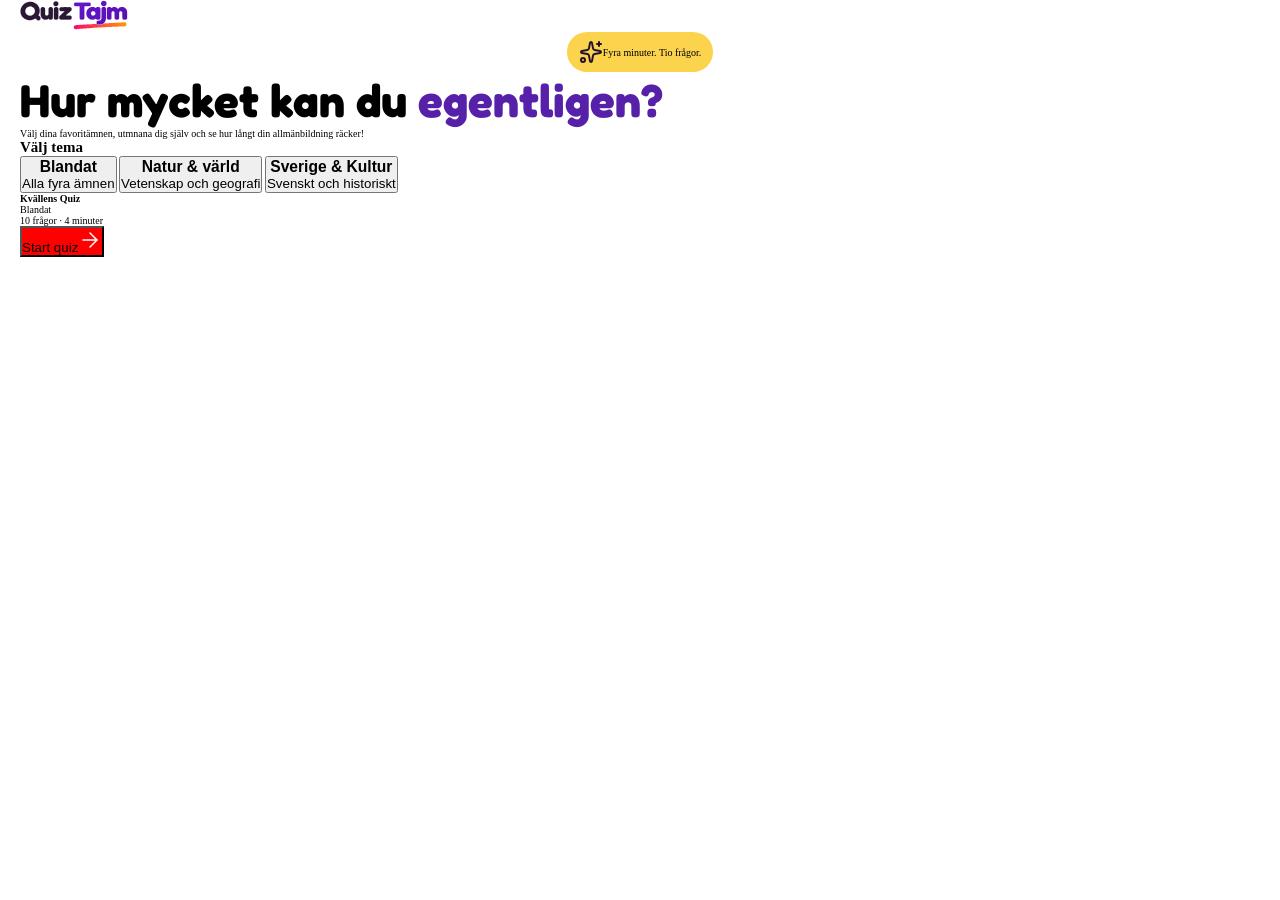
==== pages/index.html @ ba5a215a "Added root css to base.css" ====
<!DOCTYPE html>
<html lang="en">
  <head>
    <meta charset="UTF-8" />
    <meta name="viewport" content="width=device-width, initial-scale=1.0" />
    <title>Quiz Tajm Landningssida</title>
    <link rel="stylesheet" href="/css/base.css" />
    <link rel="stylesheet" href="/css/startscreen.css" />
    <script src="../js/main.js" defer></script>
  </head>
  <body>
    <!-- Header -->
    <header>
      <div class="logo">
        <img src="/img/logo.svg" alt="Quiz Tajm" />
      </div>
    </header>
    <main>
      <!-- Pill -->
      <div class="pill">
        <img src="/img/sparkles.svg" alt="" />
        <span>Fyra minuter. Tio frågor.</span>
      </div>
      <!-- Textarea -->
      <div>
        <h1>Hur mycket kan du <span class="primarycolor">egentligen?</span></h1>
        <p>
          Välj dina favoritämnen, utmnana dig själv och se hur långt din
          allmänbildning räcker!
        </p>
      </div>
      <!-- Välj tema -->
      <div>
        <h2>Välj tema</h2>
        <button>
          <h3>Blandat</h3>
          <p>Alla fyra ämnen</p>
        </button>
        <button>
          <h3>Natur & värld</h3>
          <p>Vetenskap och geografi</p>
        </button>
        <button>
          <h3>Sverige & Kultur</h3>
          <p>Svenskt och historiskt</p>
        </button>
      </div>
      <!-- Info-box -->
      <div>
        <div>
          <h4>Kvällens Quiz</h4>
          <p>Blandat</p>
        </div>
        <div><span>10 frågor · 4 minuter</span></div>
      </div>
      <!-- CTA button -->
      <button style="background-color: red">
        <span>Start quiz</span><img src="/img/arrow-right-2.svg" alt="" />
      </button>
    </main>
  </body>
</html>
---- css/base.css ----
:root {
  /* Färger */
  --color-primary: #5620a8;
  --color-secondary: #ffffff;

  --color-bg: #f5f5f5;
  --color-surface: #ffffff;
  --color-text: #241432;
  --color-text-muted: #655a70;
  --color-heading: #5620a8;
  --color-border: #dddddd;

  /* Typography */
  --font-family: "Fredoka", sans-serif;
  --font-body: "DM Sans", sans-serif;

  /* Font sizes */
  --font-size-h1: 3.2rem;
  --font-size-h2: 2.4rem;
  --font-size-p-xl: 1.6rem;
  --font-size-p-sm: 1.2rem;

  /* Spacing */
  --spacing-sm: 0.8rem;
  --spacing-md: 1.6rem;
  --spacing-lg: 2.4rem;
  --spacing-xl: 3.2rem;

  /* Border radius */
  --radius-sm: 0.8rem;
  --radius-md: 1.6rem;
  --radius-full: 9999px;
}
---- css/startscreen.css ----
@import url("https://fonts.googleapis.com/css2?family=Fredoka:wght@400;500;600;700&display=swap");
@import url("https://fonts.googleapis.com/css2?family=DM+Sans:wght@400;500;600;700&display=swap");

* {
  margin: 0rem;
  padding: 0rem;
  box-sizing: border-box;
}

html {
  font-size: 62.5%;
}

body {
  margin: 0rem 2rem;
  color: var(--font-body);
}

header {
}

.logo img {
  height: 3rem;
  width: auto;
}

.pill {
  display: flex;
  justify-content: center;
  align-items: center;
  width: fit-content;
  margin-inline: auto;
  padding: 0.8rem 1.2rem;
  border-radius: 99999999rem;
  background-color: #fcd34d;
}

h1 {
  font-family: var(--font-family);
  font-size: 4.6rem;
}

.primarycolor {
  color: var(--color-primary);
}
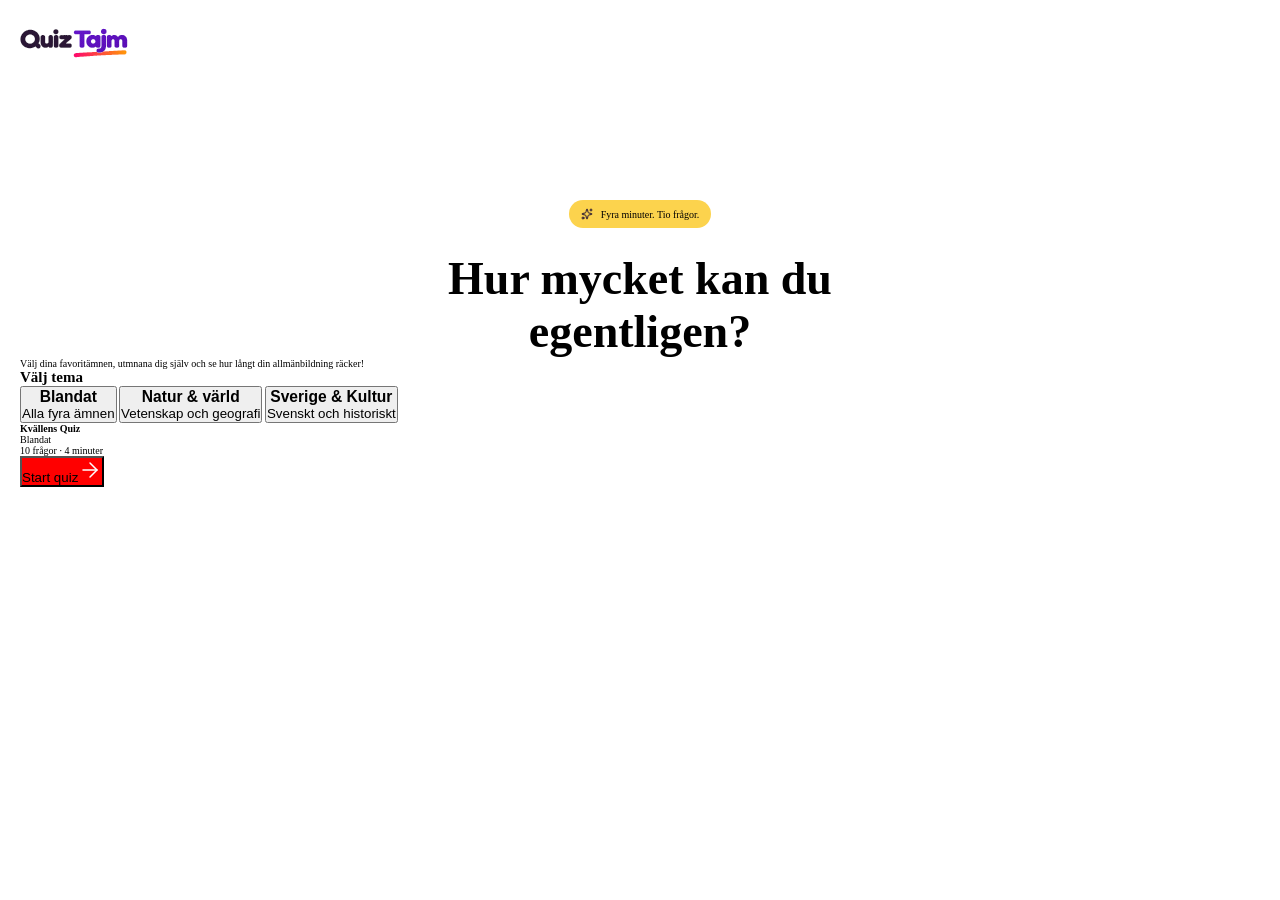
==== commit c42f872c: "Continued with HTML CSS on landingpage" ====
--- a/pages/index.html
+++ b/pages/index.html
@@ -23,7 +23,11 @@
       </div>
       <!-- Textarea -->
       <div>
-        <h1>Hur mycket kan du <span class="primarycolor">egentligen?</span></h1>
+        <div>
+          <h1 class="header">
+            Hur mycket kan du <span class="primarycolor">egentligen?</span>
+          </h1>
+        </div>
         <p>
           Välj dina favoritämnen, utmnana dig själv och se hur långt din
           allmänbildning räcker!
--- a/css/startscreen.css
+++ b/css/startscreen.css
@@ -17,6 +17,7 @@
 }
 
 header {
+  margin-top: 2.8rem;
 }
 
 .logo img {
@@ -33,11 +34,33 @@
   padding: 0.8rem 1.2rem;
   border-radius: 99999999rem;
   background-color: #fcd34d;
+  gap: 0.8rem;
+  margin-top: 14rem;
+}
+
+.pill span {
+  font-size: var(--font-size-p-xl);
+}
+
+.pill img {
+  height: 1.2rem;
+  width: 1.2rem;
+}
+
+.header {
+  display: flex;
+  flex-direction: column;
 }
 
 h1 {
+  display: flex;
+  align-items: center;
   font-family: var(--font-family);
   font-size: 4.6rem;
+  padding-top: 2.4rem;
+}
+
+h1 span {
 }
 
 .primarycolor {
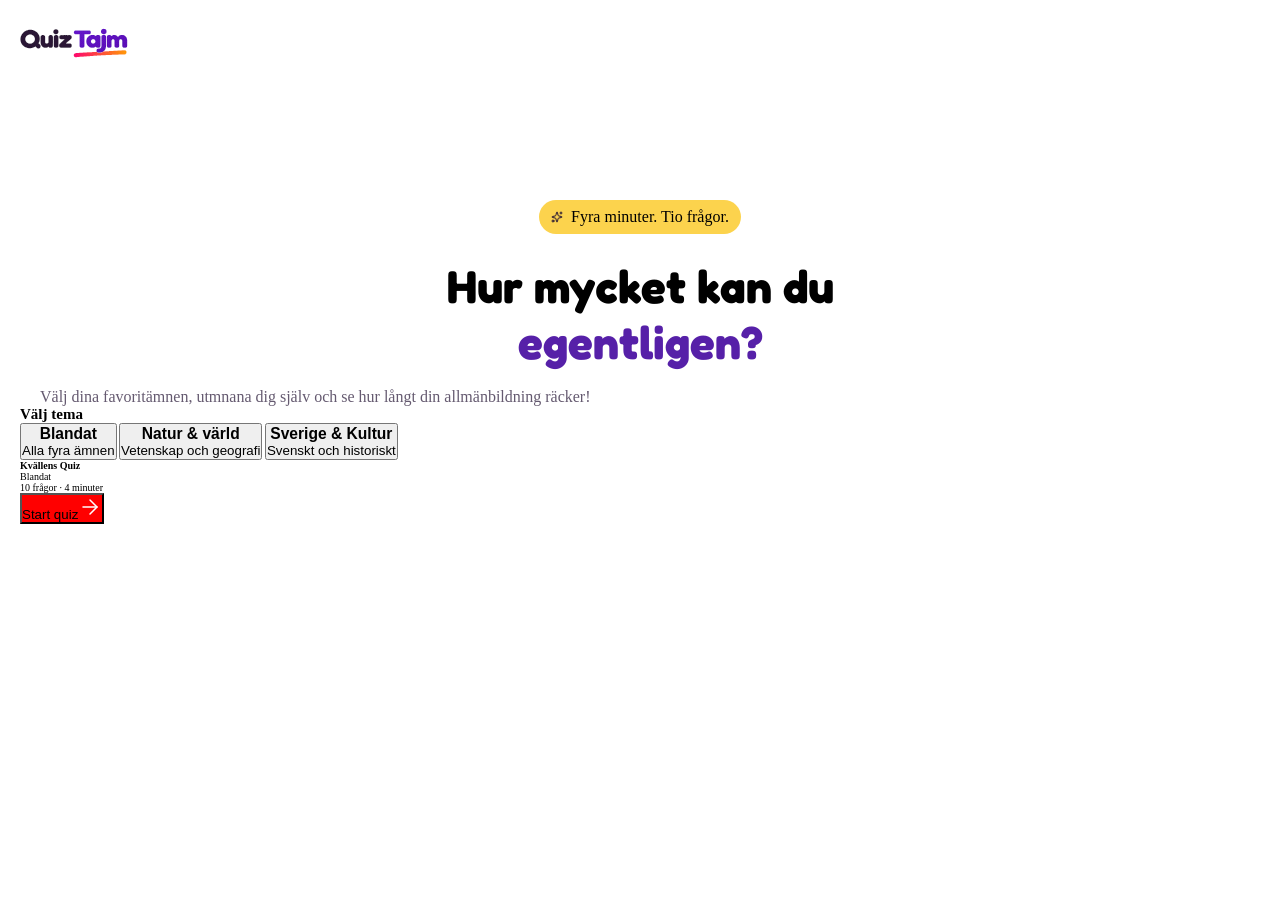
==== commit 4026abd8: "Working on HTML" ====
--- a/pages/index.html
+++ b/pages/index.html
@@ -28,7 +28,7 @@
             Hur mycket kan du <span class="primarycolor">egentligen?</span>
           </h1>
         </div>
-        <p>
+        <p class="body-startscreen">
           Välj dina favoritämnen, utmnana dig själv och se hur långt din
           allmänbildning räcker!
         </p>
--- a/css/base.css
+++ b/css/base.css
@@ -0,0 +1,33 @@
+:root {
+  /* Färger */
+  --color-primary: #5620a8;
+  --color-secondary: #ffffff;
+
+  --color-bg: #f5f5f5;
+  --color-surface: #ffffff;
+  --color-text: #241432;
+  --color-text-muted: #655a70;
+  --color-heading: #5620a8;
+  --color-border: #dddddd;
+
+  /* Typography */
+  --font-family: "Fredoka", sans-serif;
+  --font-body: "DM Sans", sans-serif;
+
+  /* Font sizes */
+  --font-size-h1: 3.2rem;
+  --font-size-h2: 2.4rem;
+  --font-size-p-xl: 1.6rem;
+  --font-size-p-sm: 1.2rem;
+
+  /* Spacing */
+  --spacing-sm: 0.8rem;
+  --spacing-md: 1.6rem;
+  --spacing-lg: 2.4rem;
+  --spacing-xl: 3.2rem;
+
+  /* Border radius */
+  --radius-sm: 0.8rem;
+  --radius-md: 1.6rem;
+  --radius-full: 9999px;
+}
--- a/css/startscreen.css
+++ b/css/startscreen.css
@@ -47,6 +47,12 @@
   width: 1.2rem;
 }
 
+.body-startscreen {
+  padding: 1.8rem 2rem 0rem 2rem;
+  font-size: var(--font-size-p-xl);
+  color: var(--color-text-muted);
+}
+
 .header {
   display: flex;
   flex-direction: column;
@@ -60,9 +66,6 @@
   padding-top: 2.4rem;
 }
 
-h1 span {
-}
-
 .primarycolor {
   color: var(--color-primary);
 }
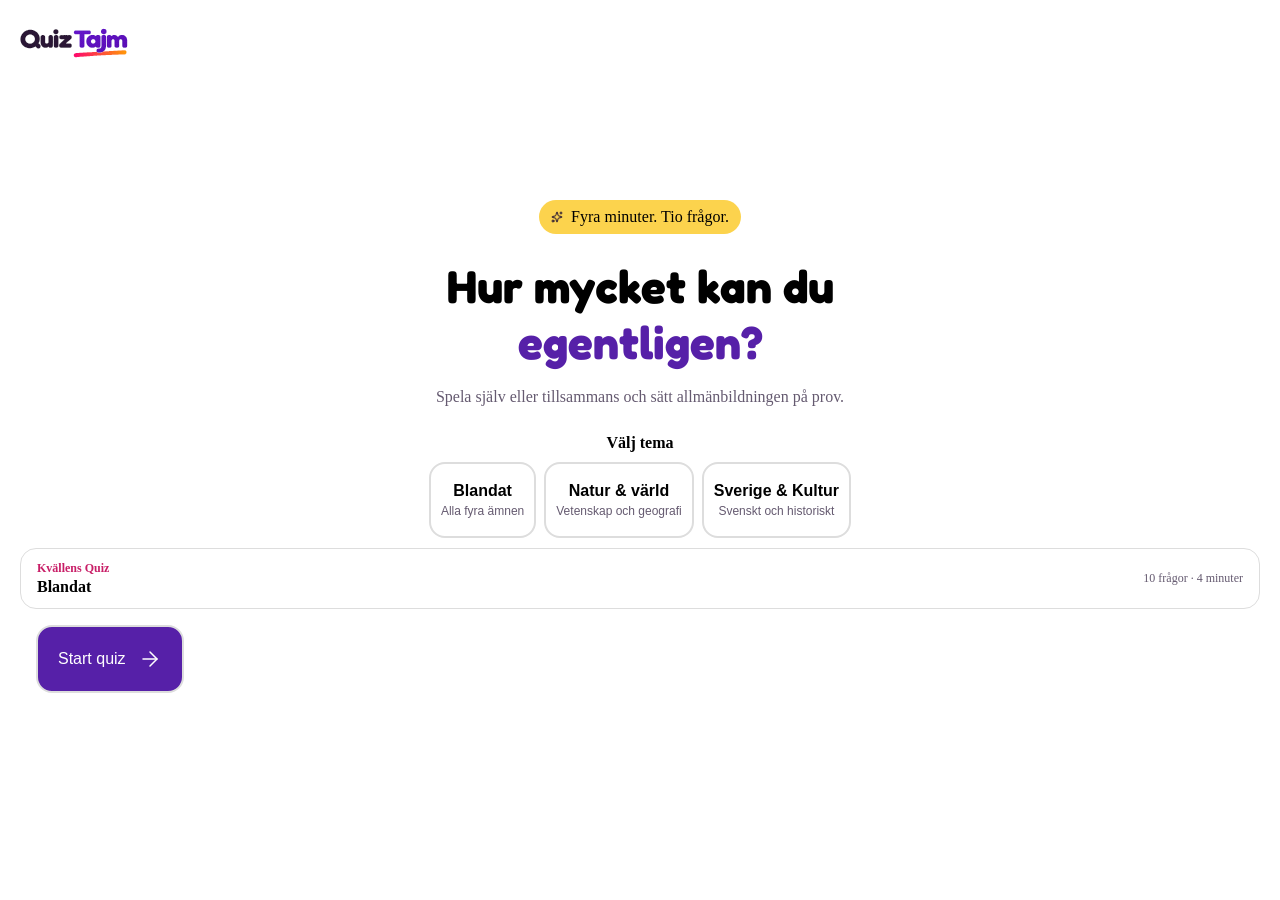
==== commit 6b1a8366: "Almost finished HTML startscreen" ====
--- a/pages/index.html
+++ b/pages/index.html
@@ -29,36 +29,37 @@
           </h1>
         </div>
         <p class="body-startscreen">
-          Välj dina favoritämnen, utmnana dig själv och se hur långt din
-          allmänbildning räcker!
+          Spela själv eller tillsammans och sätt allmänbildningen på prov.
         </p>
       </div>
       <!-- Välj tema -->
       <div>
         <h2>Välj tema</h2>
-        <button>
-          <h3>Blandat</h3>
-          <p>Alla fyra ämnen</p>
-        </button>
-        <button>
-          <h3>Natur & värld</h3>
-          <p>Vetenskap och geografi</p>
-        </button>
-        <button>
-          <h3>Sverige & Kultur</h3>
-          <p>Svenskt och historiskt</p>
-        </button>
+        <div class="toggle-buttons">
+          <button class="toggle-button">
+            <h3>Blandat</h3>
+            <p>Alla fyra ämnen</p>
+          </button>
+          <button class="toggle-button">
+            <h3>Natur & värld</h3>
+            <p>Vetenskap och geografi</p>
+          </button>
+          <button class="toggle-button">
+            <h3>Sverige & Kultur</h3>
+            <p>Svenskt och historiskt</p>
+          </button>
+        </div>
       </div>
       <!-- Info-box -->
-      <div>
-        <div>
+      <div class="info-box">
+        <div class="info-box-content-left">
           <h4>Kvällens Quiz</h4>
           <p>Blandat</p>
-        </div>
-        <div><span>10 frågor · 4 minuter</span></div>
+        </div class="info-box-content-right">
+        <div><span class="quiz-info-span">10 frågor · 4 minuter</span></div>
       </div>
       <!-- CTA button -->
-      <button style="background-color: red">
+      <button class="start-quiz-button">
         <span>Start quiz</span><img src="/img/arrow-right-2.svg" alt="" />
       </button>
     </main>
--- a/css/startscreen.css
+++ b/css/startscreen.css
@@ -51,6 +51,7 @@
   padding: 1.8rem 2rem 0rem 2rem;
   font-size: var(--font-size-p-xl);
   color: var(--color-text-muted);
+  text-align: center;
 }
 
 .header {
@@ -69,3 +70,91 @@
 .primarycolor {
   color: var(--color-primary);
 }
+
+h2 {
+  padding-top: 2.8rem;
+  text-align: center;
+  font-size: var(--font-size-p-xl);
+  font-weight: 700;
+}
+
+h3 {
+  font-size: var(--font-size-p-xl);
+}
+
+.toggle-buttons {
+  padding: 1rem 0rem;
+  display: flex;
+  justify-content: center;
+  gap: 0.8rem;
+}
+
+.toggle-button {
+  border: 2px solid var(--color-border);
+  border-width: 0.2rem;
+  padding: 1.8rem 1rem;
+  background-color: var(--color-surface);
+  border-radius: var(--radius-md);
+}
+
+.toggle-button button {
+}
+
+.toggle-button p {
+  padding-top: 0.4rem;
+  font-size: var(--font-size-p-sm);
+  color: var(--color-text-muted);
+}
+
+.info-box {
+  display: flex;
+  justify-content: space-between;
+  align-items: center;
+  border: 0.6px solid var(--color-border);
+  padding: 1.2rem 1.6rem;
+  border-radius: var(--radius-md);
+}
+
+.info-box-content-left {
+  display: flex;
+  flex-direction: column;
+  gap: 0.2rem;
+}
+
+.info-box-content-left h4 {
+  color: #c81e67;
+  font-size: var(--font-size-p-sm);
+}
+
+.info-box-content-left p {
+  font-size: var(--font-size-p-xl);
+  font-weight: 700;
+}
+
+.info-box-content-right {
+  display: flex;
+  flex-direction: column;
+}
+
+.quiz-info-span {
+  font-size: var(--font-size-p-sm);
+  color: var(--color-text-muted);
+}
+
+.start-quiz-button {
+  display: flex;
+  justify-content: center;
+  align-items: center;
+  margin: 1.6rem;
+  background-color: var(--color-primary);
+  padding: 2rem;
+  border: 2px solid var(--color-border);
+  border-radius: var(--radius-md);
+}
+
+.start-quiz-button span {
+  justify-content: center;
+  font-size: var(--font-size-p-xl);
+  color: var(--color-secondary);
+  padding-right: 1.2rem;
+}
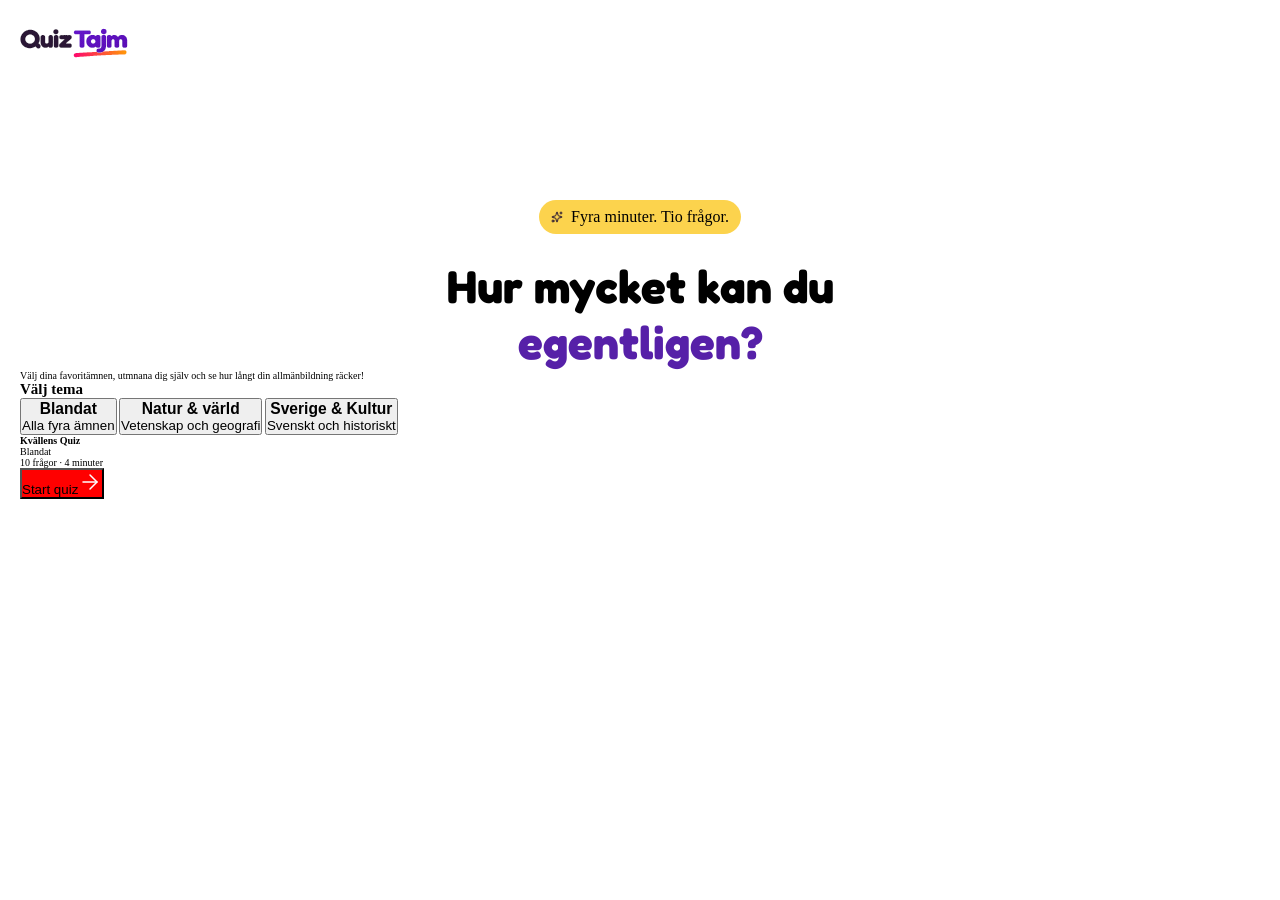
==== commit 0c4a76d1: "Merge remote-tracking branch 'origin/feature/timer' into feature/timer" ====
--- a/pages/index.html
+++ b/pages/index.html
@@ -28,38 +28,37 @@
             Hur mycket kan du <span class="primarycolor">egentligen?</span>
           </h1>
         </div>
-        <p class="body-startscreen">
-          Spela själv eller tillsammans och sätt allmänbildningen på prov.
+        <p>
+          Välj dina favoritämnen, utmnana dig själv och se hur långt din
+          allmänbildning räcker!
         </p>
       </div>
       <!-- Välj tema -->
       <div>
         <h2>Välj tema</h2>
-        <div class="toggle-buttons">
-          <button class="toggle-button">
-            <h3>Blandat</h3>
-            <p>Alla fyra ämnen</p>
-          </button>
-          <button class="toggle-button">
-            <h3>Natur & värld</h3>
-            <p>Vetenskap och geografi</p>
-          </button>
-          <button class="toggle-button">
-            <h3>Sverige & Kultur</h3>
-            <p>Svenskt och historiskt</p>
-          </button>
-        </div>
+        <button>
+          <h3>Blandat</h3>
+          <p>Alla fyra ämnen</p>
+        </button>
+        <button>
+          <h3>Natur & värld</h3>
+          <p>Vetenskap och geografi</p>
+        </button>
+        <button>
+          <h3>Sverige & Kultur</h3>
+          <p>Svenskt och historiskt</p>
+        </button>
       </div>
       <!-- Info-box -->
-      <div class="info-box">
-        <div class="info-box-content-left">
+      <div>
+        <div>
           <h4>Kvällens Quiz</h4>
           <p>Blandat</p>
-        </div class="info-box-content-right">
-        <div><span class="quiz-info-span">10 frågor · 4 minuter</span></div>
+        </div>
+        <div><span>10 frågor · 4 minuter</span></div>
       </div>
       <!-- CTA button -->
-      <button class="start-quiz-button">
+      <button style="background-color: red">
         <span>Start quiz</span><img src="/img/arrow-right-2.svg" alt="" />
       </button>
     </main>
--- a/css/startscreen.css
+++ b/css/startscreen.css
@@ -47,13 +47,6 @@
   width: 1.2rem;
 }
 
-.body-startscreen {
-  padding: 1.8rem 2rem 0rem 2rem;
-  font-size: var(--font-size-p-xl);
-  color: var(--color-text-muted);
-  text-align: center;
-}
-
 .header {
   display: flex;
   flex-direction: column;
@@ -67,94 +60,9 @@
   padding-top: 2.4rem;
 }
 
+h1 span {
+}
+
 .primarycolor {
   color: var(--color-primary);
 }
-
-h2 {
-  padding-top: 2.8rem;
-  text-align: center;
-  font-size: var(--font-size-p-xl);
-  font-weight: 700;
-}
-
-h3 {
-  font-size: var(--font-size-p-xl);
-}
-
-.toggle-buttons {
-  padding: 1rem 0rem;
-  display: flex;
-  justify-content: center;
-  gap: 0.8rem;
-}
-
-.toggle-button {
-  border: 2px solid var(--color-border);
-  border-width: 0.2rem;
-  padding: 1.8rem 1rem;
-  background-color: var(--color-surface);
-  border-radius: var(--radius-md);
-}
-
-.toggle-button button {
-}
-
-.toggle-button p {
-  padding-top: 0.4rem;
-  font-size: var(--font-size-p-sm);
-  color: var(--color-text-muted);
-}
-
-.info-box {
-  display: flex;
-  justify-content: space-between;
-  align-items: center;
-  border: 0.6px solid var(--color-border);
-  padding: 1.2rem 1.6rem;
-  border-radius: var(--radius-md);
-}
-
-.info-box-content-left {
-  display: flex;
-  flex-direction: column;
-  gap: 0.2rem;
-}
-
-.info-box-content-left h4 {
-  color: #c81e67;
-  font-size: var(--font-size-p-sm);
-}
-
-.info-box-content-left p {
-  font-size: var(--font-size-p-xl);
-  font-weight: 700;
-}
-
-.info-box-content-right {
-  display: flex;
-  flex-direction: column;
-}
-
-.quiz-info-span {
-  font-size: var(--font-size-p-sm);
-  color: var(--color-text-muted);
-}
-
-.start-quiz-button {
-  display: flex;
-  justify-content: center;
-  align-items: center;
-  margin: 1.6rem;
-  background-color: var(--color-primary);
-  padding: 2rem;
-  border: 2px solid var(--color-border);
-  border-radius: var(--radius-md);
-}
-
-.start-quiz-button span {
-  justify-content: center;
-  font-size: var(--font-size-p-xl);
-  color: var(--color-secondary);
-  padding-right: 1.2rem;
-}
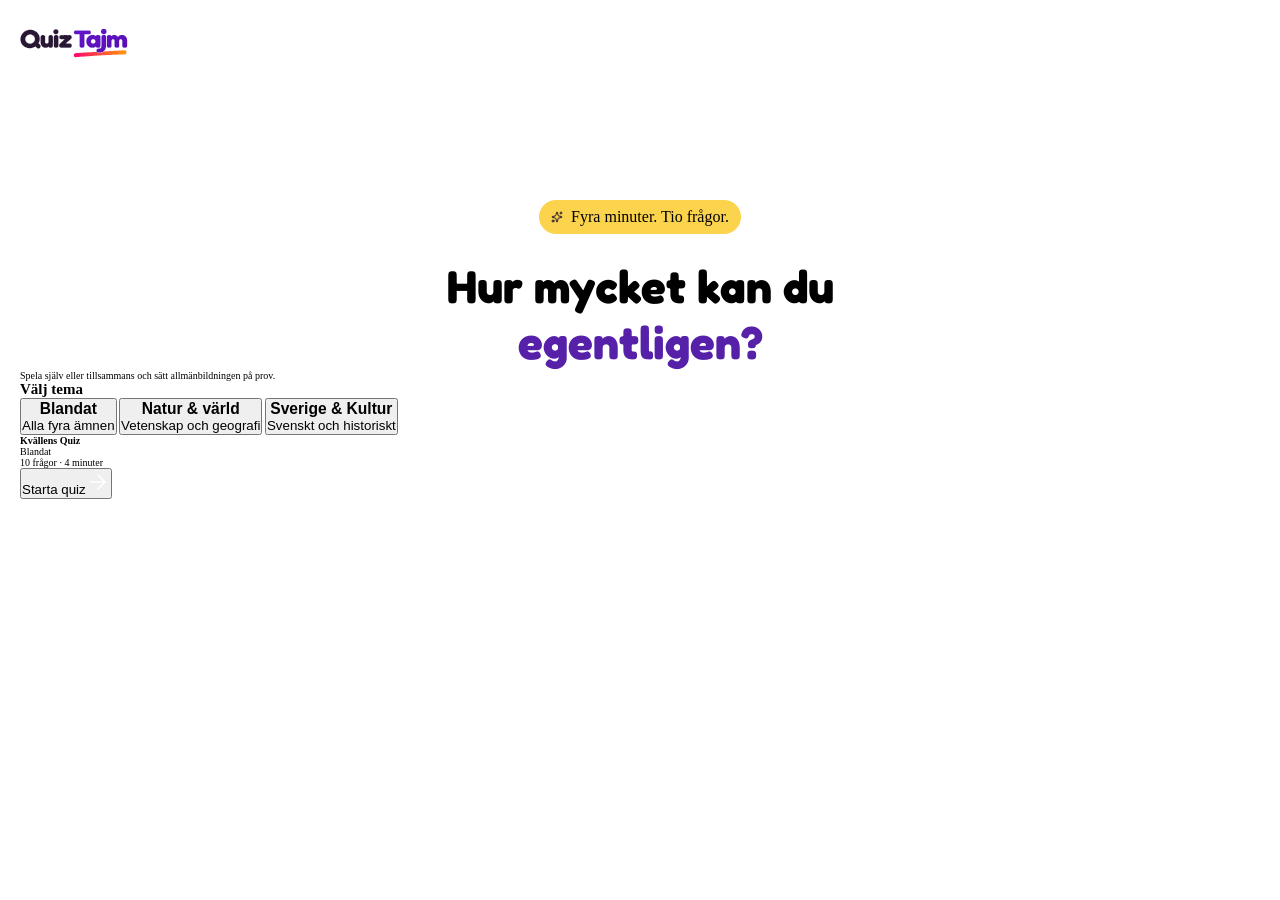
==== commit 532ece70: "JS for toggle buttons startscreen" ====
--- a/pages/index.html
+++ b/pages/index.html
@@ -6,7 +6,7 @@
     <title>Quiz Tajm Landningssida</title>
     <link rel="stylesheet" href="/css/base.css" />
     <link rel="stylesheet" href="/css/startscreen.css" />
-    <script src="../js/main.js" defer></script>
+    <script src="../js/startscreen.js" defer></script>
   </head>
   <body>
     <!-- Header -->
@@ -28,38 +28,45 @@
             Hur mycket kan du <span class="primarycolor">egentligen?</span>
           </h1>
         </div>
-        <p>
-          Välj dina favoritämnen, utmnana dig själv och se hur långt din
-          allmänbildning räcker!
+        <p class="body-startscreen">
+          Spela själv eller tillsammans och sätt allmänbildningen på prov.
         </p>
       </div>
       <!-- Välj tema -->
       <div>
         <h2>Välj tema</h2>
-        <button>
-          <h3>Blandat</h3>
-          <p>Alla fyra ämnen</p>
-        </button>
-        <button>
-          <h3>Natur & värld</h3>
-          <p>Vetenskap och geografi</p>
-        </button>
-        <button>
-          <h3>Sverige & Kultur</h3>
-          <p>Svenskt och historiskt</p>
-        </button>
+        <div class="toggle-buttons">
+          <button
+            class="toggle-button active"
+            type="button"
+            aria-pressed="true"
+          >
+            <h3>Blandat</h3>
+            <p>Alla fyra ämnen</p>
+          </button>
+          <button class="toggle-button" type="button" aria-pressed="false">
+            <h3>Natur & värld</h3>
+            <p>Vetenskap och geografi</p>
+          </button>
+          <button class="toggle-button" type="button" aria-pressed="false">
+            <h3>Sverige & Kultur</h3>
+            <p>Svenskt och historiskt</p>
+          </button>
+        </div>
       </div>
       <!-- Info-box -->
-      <div>
-        <div>
+      <div class="info-box">
+        <div class="info-box-content-left">
           <h4>Kvällens Quiz</h4>
           <p>Blandat</p>
         </div>
-        <div><span>10 frågor · 4 minuter</span></div>
+        <div class="info-box-content-right">
+          <span class="quiz-info-span">10 frågor · 4 minuter</span>
+        </div>
       </div>
       <!-- CTA button -->
-      <button style="background-color: red">
-        <span>Start quiz</span><img src="/img/arrow-right-2.svg" alt="" />
+      <button class="start-quiz-button">
+        <span>Starta quiz</span><img src="/img/arrow-right-2.svg" alt="" />
       </button>
     </main>
   </body>
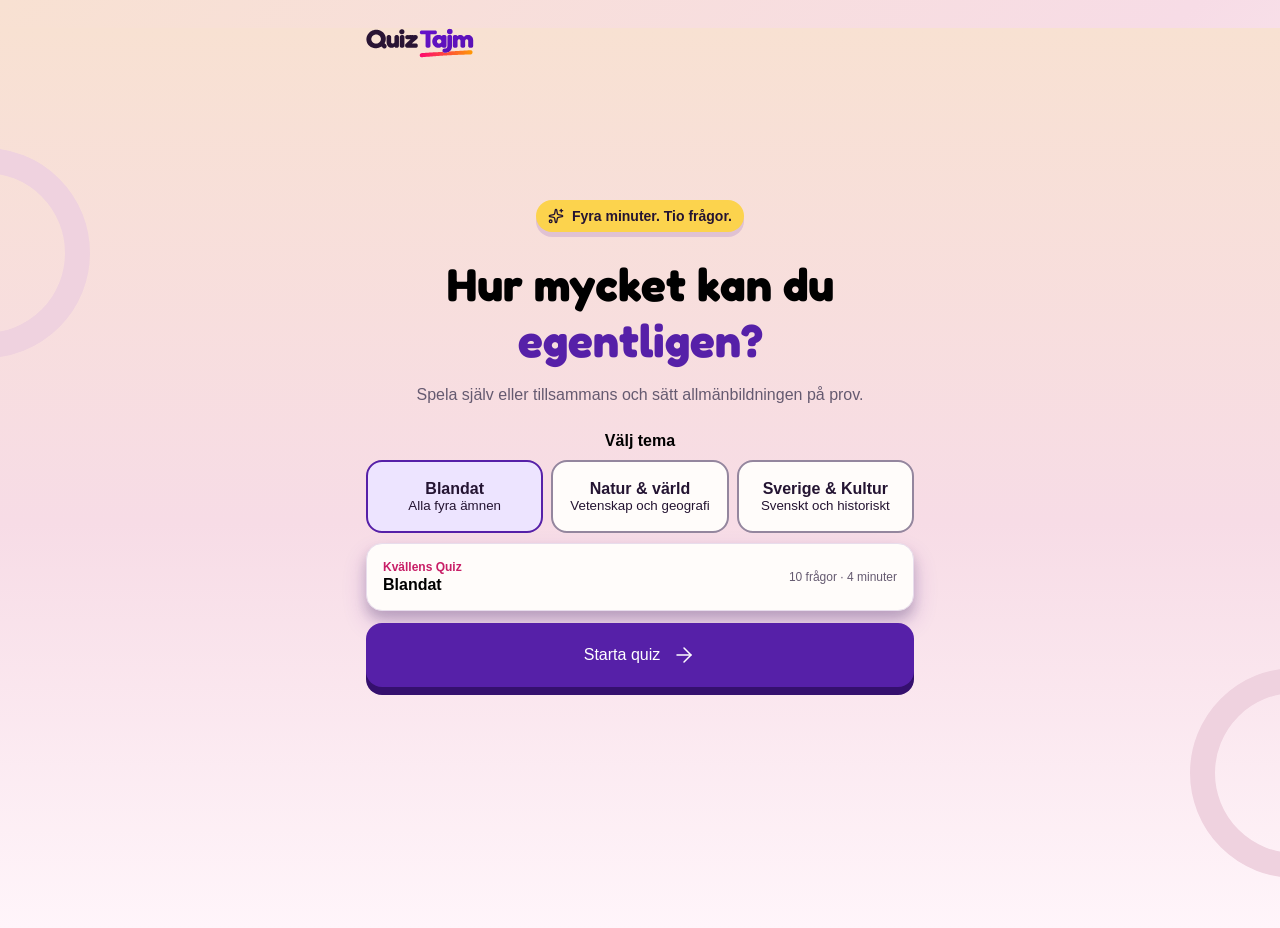
==== commit 488957c5: "Added a11y to startsceen and h3 following what category is showing" ====
--- a/pages/index.html
+++ b/pages/index.html
@@ -38,17 +38,28 @@
         <div class="toggle-buttons">
           <button
             class="toggle-button active"
+            data-category="blandat"
             type="button"
             aria-pressed="true"
           >
             <h3>Blandat</h3>
             <p>Alla fyra ämnen</p>
           </button>
-          <button class="toggle-button" type="button" aria-pressed="false">
+          <button
+            class="toggle-button"
+            data-category="natur"
+            type="button"
+            aria-pressed="false"
+          >
             <h3>Natur & värld</h3>
             <p>Vetenskap och geografi</p>
           </button>
-          <button class="toggle-button" type="button" aria-pressed="false">
+          <button
+            class="toggle-button"
+            data-category="kultur"
+            type="button"
+            aria-pressed="false"
+          >
             <h3>Sverige & Kultur</h3>
             <p>Svenskt och historiskt</p>
           </button>
--- a/css/base.css
+++ b/css/base.css
@@ -4,6 +4,7 @@
   --color-secondary: #ffffff;
 
   --color-bg: #f5f5f5;
+  --color-bg-active: #ede4ff;
   --color-surface: #ffffff;
   --color-text: #241432;
   --color-text-muted: #655a70;
--- a/css/startscreen.css
+++ b/css/startscreen.css
@@ -2,18 +2,66 @@
 @import url("https://fonts.googleapis.com/css2?family=DM+Sans:wght@400;500;600;700&display=swap");
 
 * {
-  margin: 0rem;
-  padding: 0rem;
+  margin: 0;
+  padding: 0;
   box-sizing: border-box;
 }
 
 html {
+  min-height: 100%;
   font-size: 62.5%;
+  background: linear-gradient(135deg, #f8e1d2 0%, #f7dce6 55%, #fff5fa 100%);
+  background-attachment: fixed;
 }
 
 body {
-  margin: 0rem 2rem;
-  color: var(--font-body);
+  font-family: var(--font-body);
+  margin: 0;
+  min-height: 100vh;
+  position: relative;
+  overflow-x: hidden;
+
+  background: linear-gradient(180deg, #f8e1d2 0%, #f7dce6 55%, #fff5fa 100%);
+}
+
+/* Gemensam styling för båda ringarna */
+body::before,
+body::after {
+  content: "";
+  position: absolute;
+  width: 16rem;
+  height: 16rem;
+  border: 2.5rem solid #efd2df;
+  border-radius: 50%;
+  pointer-events: none;
+}
+
+/* Övre vänstra ringen */
+body::before {
+  top: 12rem;
+  left: -12rem;
+}
+
+/* Nedre högra ringen */
+body::after {
+  bottom: 5rem;
+  right: -12rem;
+}
+
+h1 {
+  font-family: var(--font-family);
+}
+
+main {
+  padding-bottom: 16.4rem;
+}
+
+/* Placera innehållet framför ringarna */
+header,
+main {
+  position: relative;
+  z-index: 1;
+  margin-inline: 2rem;
 }
 
 header {
@@ -30,21 +78,32 @@
   justify-content: center;
   align-items: center;
   width: fit-content;
-  margin-inline: auto;
+  margin: 14rem auto 0;
   padding: 0.8rem 1.2rem;
-  border-radius: 99999999rem;
+  gap: 0.8rem;
+
   background-color: #fcd34d;
-  gap: 0.8rem;
-  margin-top: 14rem;
+  border-radius: var(--radius-full);
+  box-shadow: 0 0.5rem 0 rgba(86, 32, 168, 0.15);
 }
 
 .pill span {
-  font-size: var(--font-size-p-xl);
+  font-family: var(--font-body);
+  font-size: 1.4rem;
+  font-weight: 700;
+  color: var(--color-text);
 }
 
 .pill img {
-  height: 1.2rem;
-  width: 1.2rem;
+  width: 1.6rem;
+  height: 1.6rem;
+}
+
+.body-startscreen {
+  padding: 1.8rem 2rem 0rem 2rem;
+  font-size: var(--font-size-p-xl);
+  color: var(--color-text-muted);
+  text-align: center;
 }
 
 .header {
@@ -60,9 +119,149 @@
   padding-top: 2.4rem;
 }
 
-h1 span {
-}
-
 .primarycolor {
   color: var(--color-primary);
 }
+
+h2 {
+  padding-top: 2.8rem;
+  text-align: center;
+  font-size: var(--font-size-p-xl);
+  font-weight: 700;
+}
+
+h3 {
+  font-size: var(--font-size-p-xl);
+}
+
+.toggle-buttons {
+  display: flex;
+  flex-wrap: nowrap;
+  gap: 0.8rem;
+  width: 100%;
+  padding: 1rem 0;
+}
+
+.toggle-button {
+  flex: 1 1 0;
+  min-width: 0;
+  padding: 1.8rem 0.8rem;
+
+  background-color: #fffcfa;
+  border: 0.2rem solid #94869e;
+  border-radius: var(--radius-md);
+
+  font-family: var(--font-body);
+  color: var(--color-text);
+  cursor: pointer;
+}
+
+/* Vald kategori */
+.toggle-button.active {
+  background-color: var(--color-bg-active);
+  border-color: var(--color-primary);
+}
+
+/* Hover */
+.toggle-button:hover {
+  border-color: var(--color-primary);
+}
+
+/* Tangentbordsfokus */
+.toggle-button:focus-visible {
+  outline: 0.3rem solid #168cff;
+  outline-offset: 0.3rem;
+}
+
+.info-box {
+  display: flex;
+  justify-content: space-between;
+  align-items: center;
+  gap: 1rem;
+
+  padding: 1.6rem;
+  background-color: #fffcfa;
+  border: 1px solid #e8ddec;
+  border-radius: var(--radius-md);
+
+  /* Mjuk lila skugga */
+  box-shadow: 0 0.8rem 1.2rem rgba(36, 20, 50, 0.18),
+    0 1.2rem 2.5rem rgba(86, 32, 168, 0.2);
+}
+
+.info-box-content-left {
+  display: flex;
+  flex-direction: column;
+  gap: 0.2rem;
+}
+
+.info-box-content-left h4 {
+  color: #c81e67;
+  font-size: var(--font-size-p-sm);
+  font-weight: 700;
+}
+
+.info-box-content-left p {
+  font-size: var(--font-size-p-xl);
+  font-weight: 700;
+}
+
+.info-box-content-right {
+  display: flex;
+  flex-direction: column;
+}
+
+.quiz-info-span {
+  font-size: var(--font-size-p-sm);
+  color: var(--color-text-muted);
+}
+
+.start-quiz-button {
+  display: flex;
+  justify-content: center;
+  align-items: center;
+  background-color: var(--color-primary);
+  padding: 2rem;
+  border: none;
+  border-radius: var(--radius-md);
+  width: 100%;
+  margin-top: 1.2rem;
+
+  /* Nya egenskaper */
+  box-shadow: 0 0.8rem 0 #35106e;
+  cursor: pointer;
+  transition: transform 0.15s, box-shadow 0.15s;
+}
+
+/* När musen är över knappen */
+.start-quiz-button:hover {
+  transform: translateY(0.2rem);
+  box-shadow: 0 0.6rem 0 #35106e;
+}
+
+/* När knappen trycks ner */
+.start-quiz-button:active {
+  transform: translateY(0.8rem);
+  box-shadow: none;
+}
+
+/* När knappen får fokus via tangentbordet */
+.start-quiz-button:focus-visible {
+  outline: 0.3rem solid #168cff;
+  outline-offset: 0.3rem;
+}
+
+.start-quiz-button span {
+  font-size: var(--font-size-p-xl);
+  color: var(--color-secondary);
+  padding-right: 1.2rem;
+}
+
+/* iPad och desktop */
+@media (min-width: 768px) {
+  header,
+  main {
+    max-width: 548px;
+    margin-inline: auto;
+  }
+}
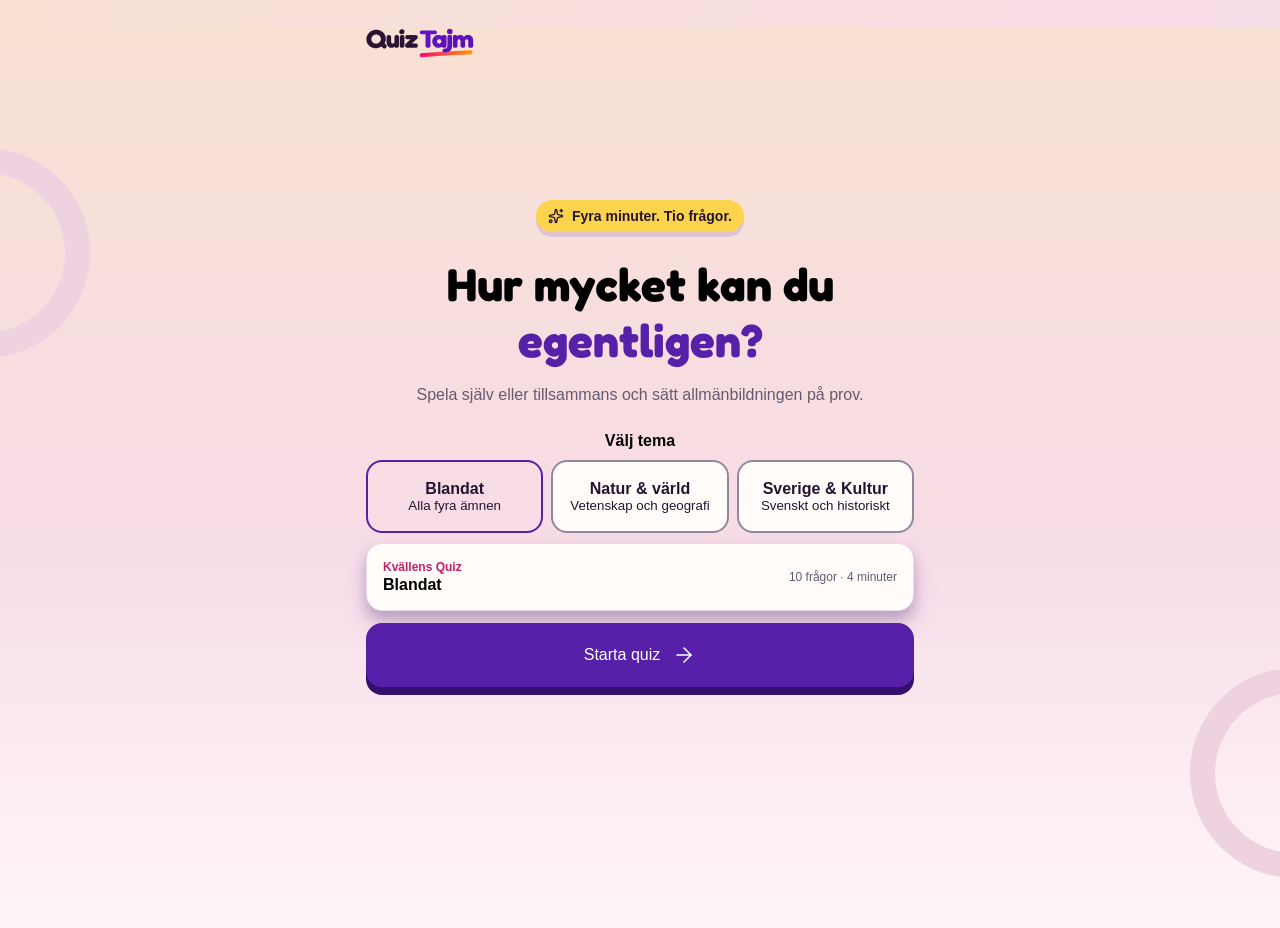
==== commit 37797a38: "Lade till enkel SEO" ====
--- a/pages/index.html
+++ b/pages/index.html
@@ -1,9 +1,31 @@
 <!DOCTYPE html>
-<html lang="en">
+<html lang="sv">
   <head>
     <meta charset="UTF-8" />
     <meta name="viewport" content="width=device-width, initial-scale=1.0" />
-    <title>Quiz Tajm Landningssida</title>
+    <title>Quiz Tajm – Testa din allmänbildning</title>
+    <meta
+      name="description"
+      content="Spela Quiz Tajm och sätt din allmänbildning på prov. Välj mellan blandade frågor, natur och värld eller Sverige och kultur – tio frågor på fyra minuter."
+    />
+    <meta
+      name="keywords"
+      content="Quiz Tajm, quiz på svenska, allmänbildning, frågesport, kunskapsquiz, geografi, vetenskap, Sverige, kultur, historia"
+    />
+    <meta name="author" content="Quiz Tajm" />
+    <meta property="og:type" content="website" />
+    <meta property="og:locale" content="sv_SE" />
+    <meta property="og:title" content="Quiz Tajm – Testa din allmänbildning" />
+    <meta
+      property="og:description"
+      content="Spela själv eller tillsammans och sätt allmänbildningen på prov. Tio frågor på fyra minuter."
+    />
+    <meta name="twitter:card" content="summary" />
+    <meta name="twitter:title" content="Quiz Tajm – Testa din allmänbildning" />
+    <meta
+      name="twitter:description"
+      content="Spela själv eller tillsammans och sätt allmänbildningen på prov. Tio frågor på fyra minuter."
+    />
     <link rel="stylesheet" href="/css/base.css" />
     <link rel="stylesheet" href="/css/startscreen.css" />
     <script src="../js/startscreen.js" defer></script>
--- a/css/base.css
+++ b/css/base.css
@@ -1,17 +1,34 @@
+* {
+  margin: 0;
+  padding: 0;
+  box-sizing: border-box;
+}
+
 :root {
   /* Färger */
   --color-primary: #5620a8;
   --color-secondary: #ffffff;
 
-  --color-bg: #f5f5f5;
-  --color-bg-active: #ede4ff;
+  --background-gradient-questions: radial-gradient(
+      ellipse at top left,
+      rgba(252, 211, 77, 0.24) 0%,
+      rgba(252, 211, 77, 0) 72%
+    ),
+    /* Gradient färg ihop med det andra här till start & bra jobbat vyn */
+      radial-gradient(
+        ellipse at top right,
+        rgba(200, 30, 103, 0.13) 0%,
+        rgba(200, 30, 103, 0) 79%
+      ),
+    linear-gradient(160deg, #f5efff 0%, #fff0f5 100%);
+
   --color-surface: #ffffff;
   --color-text: #241432;
   --color-text-muted: #655a70;
   --color-heading: #5620a8;
   --color-border: #dddddd;
 
-  /* Typography */
+  /* Typography  */
   --font-family: "Fredoka", sans-serif;
   --font-body: "DM Sans", sans-serif;
 
@@ -31,4 +48,8 @@
   --radius-sm: 0.8rem;
   --radius-md: 1.6rem;
   --radius-full: 9999px;
+
+  /* margin */
+  --margin-right: 1.25rem;
+  --margin-left: 1.25rem;
 }
